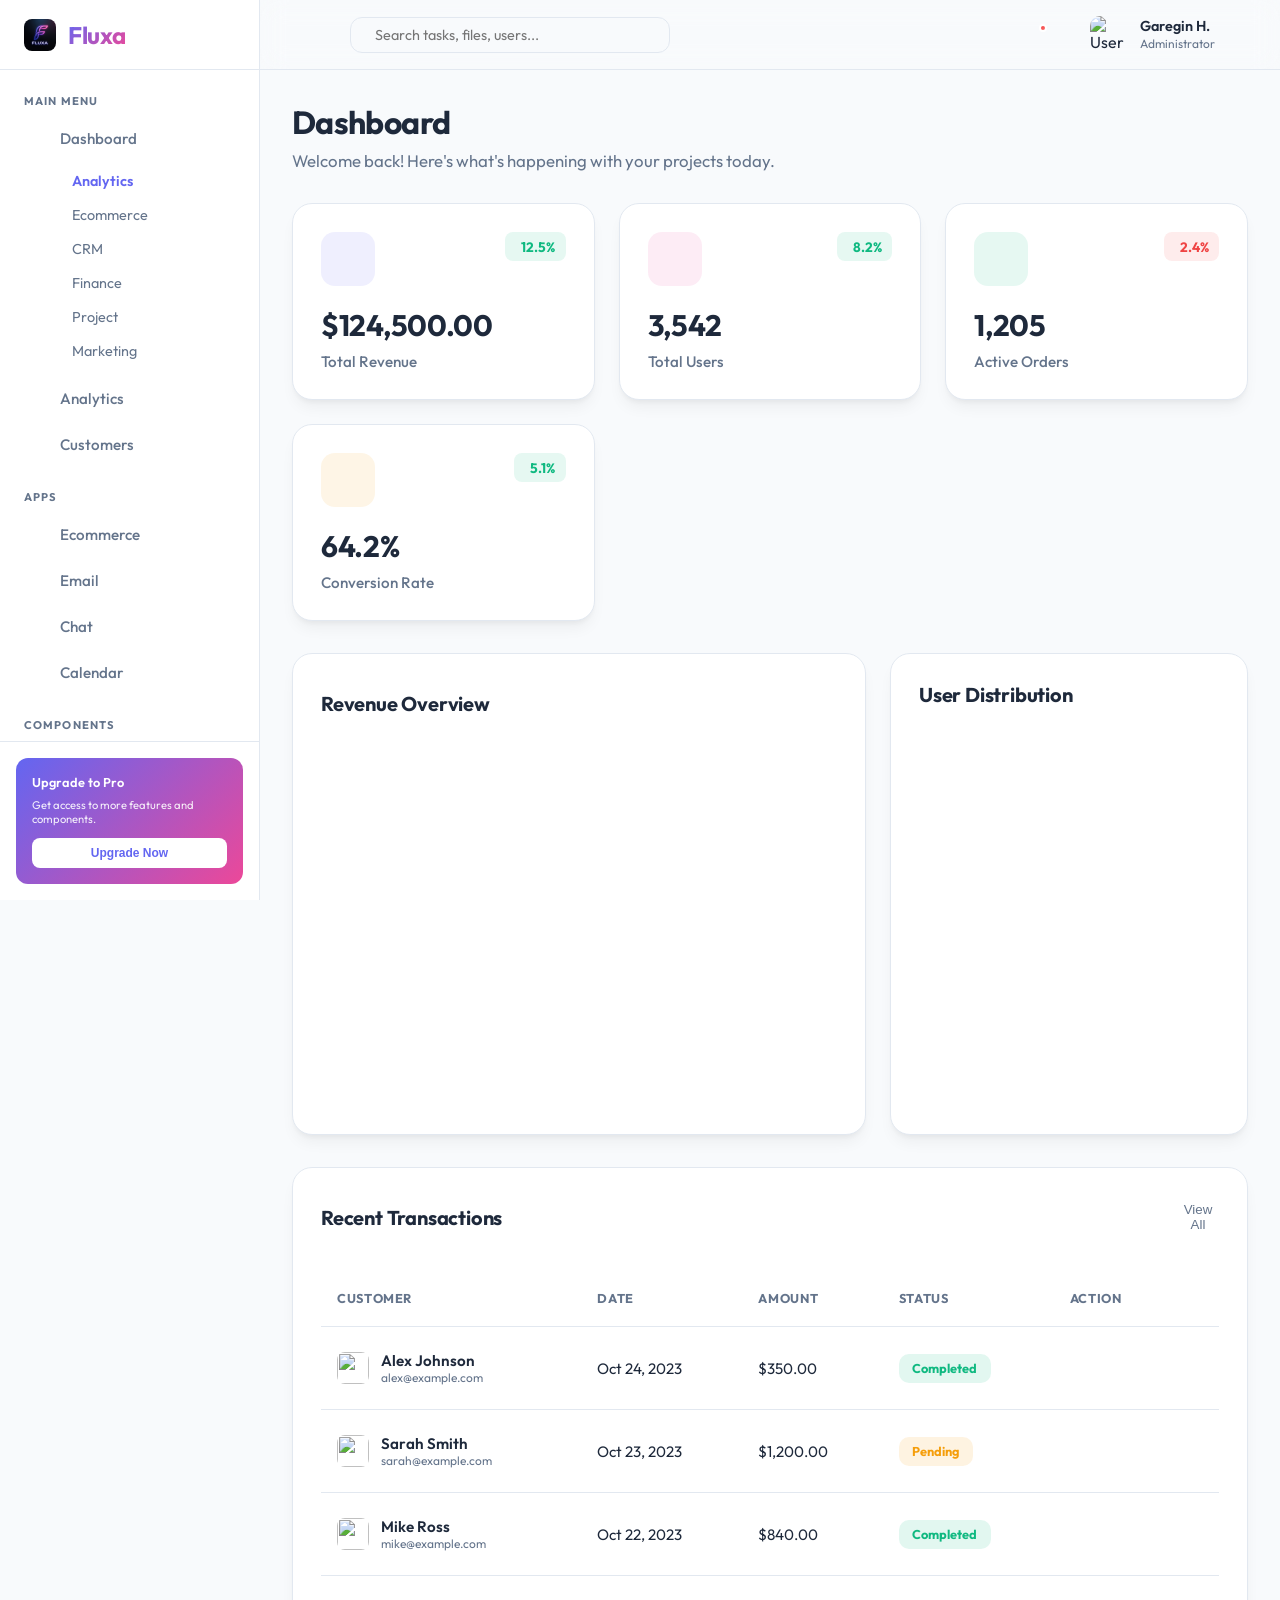
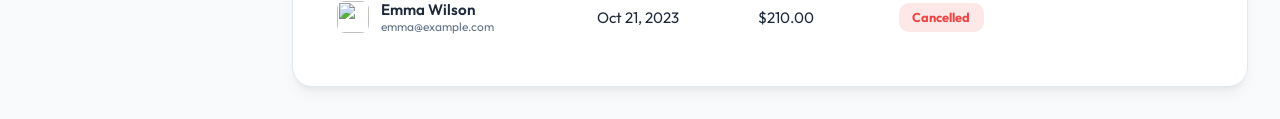
==== dashboard/analytics.html @ 7cdd884b "initial commit" ====
<!DOCTYPE html>
<html lang="en" data-theme="light">
<head>
    <meta charset="UTF-8">
    <meta name="viewport" content="width=device-width, initial-scale=1.0">
    <title>Fluxa | Premium Admin Dashboard</title>
    <meta name="description" content="Fluxa - A high-performance, modern admin dashboard template.">
    <!-- Google Fonts -->
    <link rel="preconnect" href="https://fonts.googleapis.com">
    <link rel="preconnect" href="https://fonts.gstatic.com" crossorigin>
    <!-- Lucide Icons -->
    <script src="https://unpkg.com/lucide@latest"></script>
    <!-- Chart.js -->
    <script src="https://cdn.jsdelivr.net/npm/chart.js"></script>
    <!-- Custom CSS -->
    <link rel="stylesheet" href="../assets/css/style.css">
</head>
<body>
    <div class="app-container">
        <!-- Sidebar -->
        <aside class="sidebar" id="sidebar">
            <div class="sidebar-header">
                <div class="logo-container">
                    <img src="../assets/img/logo.png" alt="Fluxa Logo" style="width: 32px; height: 32px; border-radius: 8px;">
                    <span class="logo-text">Fluxa</span>
                </div>
            </div>
            
            <nav class="sidebar-menu">
                <p class="menu-label">Main Menu</p>
                <ul class="menu-list">
                    <li class="menu-item has-submenu open">
                        <a class="menu-link">
                            <i data-lucide="layout-dashboard"></i>
                            <span>Dashboard</span>
                            <i data-lucide="chevron-down" class="arrow"></i>
                        </a>
                        <ul class="submenu">
                            <li><a href="analytics.html" class="submenu-link active">Analytics</a></li>
                            <li><a href="ecommerce.html" class="submenu-link">Ecommerce</a></li>
                            <li><a href="crm.html" class="submenu-link">CRM</a></li>
                            <li><a href="finance.html" class="submenu-link">Finance</a></li>
                            <li><a href="projects.html" class="submenu-link">Project</a></li>
                            <li><a href="marketing.html" class="submenu-link">Marketing</a></li>
                        </ul>
                    </li>
                    <li class="menu-item">
                        <a href="#" class="menu-link">
                            <i data-lucide="bar-chart-2"></i>
                            <span>Analytics</span>
                        </a>
                    </li>
                    <li class="menu-item">
                        <a href="#" class="menu-link">
                            <i data-lucide="users"></i>
                            <span>Customers</span>
                        </a>
                    </li>
                </ul>

                <p class="menu-label">Apps</p>
                <ul class="menu-list">
                    <li class="menu-item">
                        <a href="ecommerce.html" class="menu-link">
                            <i data-lucide="shopping-bag"></i>
                            <span>Ecommerce</span>
                        </a>
                    </li>
                    <li class="menu-item">
                        <a href="#" class="menu-link">
                            <i data-lucide="mail"></i>
                            <span>Email</span>
                        </a>
                    </li>
                    <li class="menu-item">
                        <a href="#" class="menu-link">
                            <i data-lucide="message-square"></i>
                            <span>Chat</span>
                        </a>
                    </li>
                    <li class="menu-item">
                        <a href="#" class="menu-link">
                            <i data-lucide="calendar"></i>
                            <span>Calendar</span>
                        </a>
                    </li>
                </ul>

                <p class="menu-label">Components</p>
                <ul class="menu-list">
                    <li class="menu-item">
                        <a href="#" class="menu-link">
                            <i data-lucide="layers"></i>
                            <span>UI Elements</span>
                        </a>
                    </li>
                    <li class="menu-item">
                        <a href="#" class="menu-link">
                            <i data-lucide="file-text"></i>
                            <span>Forms</span>
                        </a>
                    </li>
                    <li class="menu-item">
                        <a href="#" class="menu-link">
                            <i data-lucide="table"></i>
                            <span>Tables</span>
                        </a>
                    </li>
                </ul>
            </nav>
            
            <!-- Sidebar Footer -->
            <div style="padding: 1rem; border-top: 1px solid var(--border-color);">
                <div style="background: linear-gradient(135deg, var(--primary), var(--secondary)); padding: 1rem; border-radius: 12px; color: white;">
                    <p style="font-size: 0.8rem; font-weight: 600; margin-bottom: 0.5rem;">Upgrade to Pro</p>
                    <p style="font-size: 0.7rem; opacity: 0.9; margin-bottom: 0.75rem;">Get access to more features and components.</p>
                    <button style="width: 100%; padding: 0.5rem; border: none; border-radius: 8px; background: white; color: var(--primary); font-weight: 700; font-size: 0.75rem; cursor: pointer;">Upgrade Now</button>
                </div>
            </div>
        </aside>

        <!-- Main Content -->
        <main class="main-content">
            <!-- Header -->
            <header class="top-header">
                <div class="header-left">
                    <button class="header-icon-btn" id="sidebar-toggle">
                        <i data-lucide="menu"></i>
                    </button>
                    <div class="search-bar">
                        <i data-lucide="search"></i>
                        <input type="text" placeholder="Search tasks, files, users...">
                    </div>
                </div>

                <div class="header-right">
                    <button class="header-icon-btn" id="theme-toggle">
                        <i data-lucide="moon" id="theme-icon"></i>
                    </button>
                    <button class="header-icon-btn">
                        <i data-lucide="bell"></i>
                        <span class="notification-badge"></span>
                    </button>
                    <div class="user-profile">
                        <img src="https://ui-avatars.com/api/?name=Fluxa+User&background=6366f1&color=fff" alt="User Avatar" class="user-avatar">
                        <div class="user-info">
                            <p class="name">Garegin H.</p>
                            <p class="role">Administrator</p>
                        </div>
                        <i data-lucide="chevron-down" style="width: 16px; height: 16px;"></i>
                    </div>
                </div>
            </header>

            <!-- Dashboard Page -->
            <div class="dashboard-page">
                <div class="page-header">
                    <h1>Dashboard</h1>
                    <p>Welcome back! Here's what's happening with your projects today.</p>
                </div>

                <!-- Stats Grid -->
                <div class="stats-grid">
                    <div class="stat-card">
                        <div class="stat-header">
                            <div class="stat-icon primary">
                                <i data-lucide="dollar-sign"></i>
                            </div>
                            <div class="stat-trend up">
                                <i data-lucide="trending-up"></i>
                                <span>12.5%</span>
                            </div>
                        </div>
                        <p class="stat-value">$124,500.00</p>
                        <p class="stat-label">Total Revenue</p>
                    </div>
                    <div class="stat-card">
                        <div class="stat-header">
                            <div class="stat-icon secondary">
                                <i data-lucide="users"></i>
                            </div>
                            <div class="stat-trend up">
                                <i data-lucide="trending-up"></i>
                                <span>8.2%</span>
                            </div>
                        </div>
                        <p class="stat-value">3,542</p>
                        <p class="stat-label">Total Users</p>
                    </div>
                    <div class="stat-card">
                        <div class="stat-header">
                            <div class="stat-icon success">
                                <i data-lucide="shopping-cart"></i>
                            </div>
                            <div class="stat-trend down">
                                <i data-lucide="trending-down"></i>
                                <span>2.4%</span>
                            </div>
                        </div>
                        <p class="stat-value">1,205</p>
                        <p class="stat-label">Active Orders</p>
                    </div>
                    <div class="stat-card">
                        <div class="stat-header">
                            <div class="stat-icon warning">
                                <i data-lucide="activity"></i>
                            </div>
                            <div class="stat-trend up">
                                <i data-lucide="trending-up"></i>
                                <span>5.1%</span>
                            </div>
                        </div>
                        <p class="stat-value">64.2%</p>
                        <p class="stat-label">Conversion Rate</p>
                    </div>
                </div>

                <!-- Charts Grid -->
                <div class="charts-grid">
                    <div class="card">
                        <div class="card-header">
                            <h2 class="card-title">Revenue Overview</h2>
                            <div class="card-actions">
                                <button class="header-icon-btn"><i data-lucide="more-horizontal"></i></button>
                            </div>
                        </div>
                        <div style="height: 350px;">
                            <canvas id="revenueChart"></canvas>
                        </div>
                    </div>
                    <div class="card">
                        <div class="card-header">
                            <h2 class="card-title">User Distribution</h2>
                        </div>
                        <div style="height: 350px; display: flex; align-items: center; justify-content: center;">
                            <canvas id="userChart"></canvas>
                        </div>
                    </div>
                </div>

                <!-- Recent Transactions -->
                <div class="card">
                    <div class="card-header">
                        <h2 class="card-title">Recent Transactions</h2>
                        <button class="header-icon-btn">View All</button>
                    </div>
                    <div class="table-container">
                        <table>
                            <thead>
                                <tr>
                                    <th>Customer</th>
                                    <th>Date</th>
                                    <th>Amount</th>
                                    <th>Status</th>
                                    <th>Action</th>
                                </tr>
                            </thead>
                            <tbody>
                                <tr>
                                    <td>
                                        <div style="display: flex; align-items: center; gap: 0.75rem;">
                                            <img src="https://ui-avatars.com/api/?name=Alex+Johnson&background=f1f5f9&color=6366f1" style="width: 32px; height: 32px; border-radius: 8px;">
                                            <div style="display: flex; flex-direction: column;">
                                                <span style="font-weight: 600;">Alex Johnson</span>
                                                <span style="font-size: 0.75rem; color: var(--text-muted);">alex@example.com</span>
                                            </div>
                                        </div>
                                    </td>
                                    <td>Oct 24, 2023</td>
                                    <td>$350.00</td>
                                    <td><span class="badge badge-success">Completed</span></td>
                                    <td>
                                        <div style="display: flex; gap: 0.25rem;">
                                            <button class="header-icon-btn"><i data-lucide="edit-3"></i></button>
                                            <button class="header-icon-btn" style="color: var(--danger);"><i data-lucide="trash-2"></i></button>
                                        </div>
                                    </td>
                                </tr>
                                <tr>
                                    <td>
                                        <div style="display: flex; align-items: center; gap: 0.75rem;">
                                            <img src="https://ui-avatars.com/api/?name=Sarah+Smith&background=f1f5f9&color=ec4899" style="width: 32px; height: 32px; border-radius: 8px;">
                                            <div style="display: flex; flex-direction: column;">
                                                <span style="font-weight: 600;">Sarah Smith</span>
                                                <span style="font-size: 0.75rem; color: var(--text-muted);">sarah@example.com</span>
                                            </div>
                                        </div>
                                    </td>
                                    <td>Oct 23, 2023</td>
                                    <td>$1,200.00</td>
                                    <td><span class="badge badge-warning">Pending</span></td>
                                    <td>
                                        <div style="display: flex; gap: 0.25rem;">
                                            <button class="header-icon-btn"><i data-lucide="edit-3"></i></button>
                                            <button class="header-icon-btn" style="color: var(--danger);"><i data-lucide="trash-2"></i></button>
                                        </div>
                                    </td>
                                </tr>
                                <tr>
                                    <td>
                                        <div style="display: flex; align-items: center; gap: 0.75rem;">
                                            <img src="https://ui-avatars.com/api/?name=Mike+Ross&background=f1f5f9&color=8b5cf6" style="width: 32px; height: 32px; border-radius: 8px;">
                                            <div style="display: flex; flex-direction: column;">
                                                <span style="font-weight: 600;">Mike Ross</span>
                                                <span style="font-size: 0.75rem; color: var(--text-muted);">mike@example.com</span>
                                            </div>
                                        </div>
                                    </td>
                                    <td>Oct 22, 2023</td>
                                    <td>$840.00</td>
                                    <td><span class="badge badge-success">Completed</span></td>
                                    <td>
                                        <div style="display: flex; gap: 0.25rem;">
                                            <button class="header-icon-btn"><i data-lucide="edit-3"></i></button>
                                            <button class="header-icon-btn" style="color: var(--danger);"><i data-lucide="trash-2"></i></button>
                                        </div>
                                    </td>
                                </tr>
                                <tr>
                                    <td>
                                        <div style="display: flex; align-items: center; gap: 0.75rem;">
                                            <img src="https://ui-avatars.com/api/?name=Emma+Wilson&background=f1f5f9&color=10b981" style="width: 32px; height: 32px; border-radius: 8px;">
                                            <div style="display: flex; flex-direction: column;">
                                                <span style="font-weight: 600;">Emma Wilson</span>
                                                <span style="font-size: 0.75rem; color: var(--text-muted);">emma@example.com</span>
                                            </div>
                                        </div>
                                    </td>
                                    <td>Oct 21, 2023</td>
                                    <td>$210.00</td>
                                    <td><span class="badge badge-danger">Cancelled</span></td>
                                    <td>
                                        <div style="display: flex; gap: 0.25rem;">
                                            <button class="header-icon-btn"><i data-lucide="edit-3"></i></button>
                                            <button class="header-icon-btn" style="color: var(--danger);"><i data-lucide="trash-2"></i></button>
                                        </div>
                                    </td>
                                </tr>
                            </tbody>
                        </table>
                    </div>
                </div>
            </div>
        </main>
    </div>

    <!-- Custom JS -->
    <script src="../assets/js/main.js"></script>
    <script>
        // Initialize Lucide Icons
        lucide.createIcons();
    </script>
</body>
</html>
---- assets/css/style.css ----
/* 
    Fluxa Admin Panel - Core Design System
    Version: 1.0.1
*/

@import url('https://fonts.googleapis.com/css2?family=Outfit:wght@300;400;500;600;700&display=swap');

:root {
    /* Color Palette */
    --primary: #6366f1;
    --primary-hover: #4f46e5;
    --secondary: #ec4899;
    --accent: #8b5cf6;
    
    --success: #10b981;
    --warning: #f59e0b;
    --danger: #ef4444;
    --info: #3b82f6;

    /* Light Theme */
    --bg-main: #f8fafc;
    --bg-sidebar: #ffffff;
    --bg-card: #ffffff;
    --text-main: #1e293b;
    --text-muted: #64748b;
    --border-color: #e2e8f0;
    --sidebar-width: 260px;
    --header-height: 70px;
    
    /* Shadows */
    --shadow-sm: 0 1px 2px 0 rgb(0 0 0 / 0.05);
    --shadow: 0 10px 15px -3px rgba(0, 0, 0, 0.05), 0 4px 6px -2px rgba(0, 0, 0, 0.05);
    --shadow-lg: 0 20px 25px -5px rgba(0, 0, 0, 0.1), 0 10px 10px -5px rgba(0, 0, 0, 0.04);
    
    /* Transitions */
    --transition: all 0.3s cubic-bezier(0.4, 0, 0.2, 1);
}

[data-theme="dark"] {
    --bg-main: #0b0f1a;
    --bg-sidebar: #151b2d;
    --bg-card: #151b2d;
    --text-main: #f1f5f9;
    --text-muted: #94a3b8;
    --border-color: #1e293b;
}

/* Base Reset */
* {
    margin: 0;
    padding: 0;
    box-sizing: border-box;
}

/* Custom Scrollbar */
::-webkit-scrollbar {
    width: 6px;
    height: 6px;
}

::-webkit-scrollbar-track {
    background: transparent;
}

::-webkit-scrollbar-thumb {
    background: var(--border-color);
    border-radius: 10px;
}

::-webkit-scrollbar-thumb:hover {
    background: var(--text-muted);
}

body {
    font-family: 'Outfit', sans-serif;
    background-color: var(--bg-main);
    color: var(--text-main);
    transition: background-color 0.3s ease, color 0.3s ease;
    overflow-x: hidden;
    -webkit-font-smoothing: antialiased;
}

/* Layout */
.app-container {
    display: flex;
    min-height: 100vh;
}

/* Sidebar */
.sidebar {
    width: var(--sidebar-width);
    background-color: var(--bg-sidebar);
    border-right: 1px solid var(--border-color);
    height: 100vh;
    position: fixed;
    left: 0;
    top: 0;
    z-index: 100;
    transition: var(--transition);
    display: flex;
    flex-direction: column;
}

.sidebar-header {
    height: var(--header-height);
    display: flex;
    align-items: center;
    padding: 0 1.5rem;
    border-bottom: 1px solid var(--border-color);
}

.logo-container {
    display: flex;
    align-items: center;
    gap: 0.75rem;
}

.logo-icon {
    width: 36px;
    height: 36px;
    background: linear-gradient(135deg, var(--primary), var(--secondary));
    border-radius: 10px;
    display: flex;
    align-items: center;
    justify-content: center;
    color: white;
    font-weight: 800;
    font-size: 1.4rem;
    box-shadow: 0 4px 10px rgba(99, 102, 241, 0.3);
}

.logo-text {
    font-size: 1.5rem;
    font-weight: 700;
    background: linear-gradient(135deg, var(--primary), var(--secondary));
    -webkit-background-clip: text;
    -webkit-text-fill-color: transparent;
    letter-spacing: -0.02em;
}

.sidebar-menu {
    flex: 1;
    overflow-y: auto;
    padding: 1.5rem 0.75rem;
}

.menu-label {
    font-size: 0.7rem;
    font-weight: 700;
    color: var(--text-muted);
    text-transform: uppercase;
    letter-spacing: 0.1em;
    margin: 1.5rem 0 0.5rem 0.75rem;
}

.menu-label:first-child {
    margin-top: 0;
}

.menu-item {
    list-style: none;
    margin-bottom: 0.125rem;
    position: relative;
}

.menu-link {
    display: flex;
    align-items: center;
    gap: 0.75rem;
    padding: 0.75rem 1rem;
    text-decoration: none;
    color: var(--text-muted);
    border-radius: 12px;
    transition: var(--transition);
    font-weight: 500;
    font-size: 0.95rem;
    cursor: pointer;
}

.menu-link .arrow {
    margin-left: auto;
    width: 14px;
    height: 14px;
    transition: var(--transition);
}

.menu-item.has-submenu.open > .menu-link .arrow {
    transform: rotate(180deg);
}

.submenu {
    list-style: none;
    padding-left: 2.75rem;
    max-height: 0;
    overflow: hidden;
    transition: var(--transition);
    opacity: 0;
}

.menu-item.has-submenu.open .submenu {
    max-height: 500px;
    opacity: 1;
    margin-top: 0.25rem;
    margin-bottom: 0.5rem;
}

.submenu-link {
    display: block;
    padding: 0.5rem 1rem;
    color: var(--text-muted);
    text-decoration: none;
    font-size: 0.9rem;
    border-radius: 8px;
    transition: var(--transition);
}

.submenu-link:hover {
    color: var(--primary);
    background-color: rgba(99, 102, 241, 0.05);
}

.submenu-link.active {
    color: var(--primary);
    font-weight: 600;
}

.menu-link:hover {
    background-color: rgba(99, 102, 241, 0.05);
    color: var(--primary);
    transform: translateX(4px);
}

.menu-link.active {
    background: linear-gradient(135deg, var(--primary), var(--secondary));
    color: white;
    box-shadow: 0 4px 12px rgba(99, 102, 241, 0.2);
}

.menu-link.active:hover {
    transform: none;
}

.menu-link i {
    width: 20px;
    height: 20px;
}

/* Main Content */
.main-content {
    flex: 1;
    margin-left: var(--sidebar-width);
    transition: var(--transition);
}

/* Top Header */
.top-header {
    height: var(--header-height);
    background-color: rgba(var(--bg-sidebar), 0.7);
    border-bottom: 1px solid var(--border-color);
    display: flex;
    align-items: center;
    justify-content: space-between;
    padding: 0 1.5rem;
    position: sticky;
    top: 0;
    z-index: 90;
    backdrop-filter: blur(12px);
    -webkit-backdrop-filter: blur(12px);
}

.header-left {
    display: flex;
    align-items: center;
    gap: 1.5rem;
}

.search-bar {
    display: flex;
    align-items: center;
    background-color: var(--bg-main);
    border-radius: 12px;
    padding: 0.5rem 1rem;
    border: 1px solid var(--border-color);
    width: 320px;
    transition: var(--transition);
}

.search-bar:focus-within {
    border-color: var(--primary);
    background-color: var(--bg-sidebar);
    box-shadow: 0 0 0 4px rgba(99, 102, 241, 0.1);
}

.search-bar input {
    background: transparent;
    border: none;
    outline: none;
    color: var(--text-main);
    margin-left: 0.5rem;
    width: 100%;
    font-family: inherit;
    font-size: 0.9rem;
}

.header-right {
    display: flex;
    align-items: center;
    gap: 0.75rem;
}

.header-icon-btn {
    width: 42px;
    height: 42px;
    border-radius: 12px;
    display: flex;
    align-items: center;
    justify-content: center;
    border: none;
    background: transparent;
    color: var(--text-muted);
    cursor: pointer;
    transition: var(--transition);
    position: relative;
}

.header-icon-btn:hover {
    background-color: var(--bg-main);
    color: var(--primary);
}

.header-icon-btn i {
    width: 20px;
    height: 20px;
}

.notification-badge {
    position: absolute;
    top: 10px;
    right: 10px;
    width: 8px;
    height: 8px;
    background: linear-gradient(135deg, var(--danger), #ff6b6b);
    border-radius: 50%;
    border: 2px solid var(--bg-sidebar);
}

.user-profile {
    display: flex;
    align-items: center;
    gap: 0.75rem;
    padding: 0.35rem 0.75rem;
    border-radius: 12px;
    cursor: pointer;
    transition: var(--transition);
    margin-left: 0.5rem;
    border: 1px solid transparent;
}

.user-profile:hover {
    background-color: var(--bg-main);
    border-color: var(--border-color);
}

.user-avatar {
    width: 38px;
    height: 38px;
    border-radius: 10px;
    object-fit: cover;
}

.user-info .name {
    font-size: 0.9rem;
    font-weight: 600;
    line-height: 1.2;
}

.user-info .role {
    font-size: 0.75rem;
    color: var(--text-muted);
}

/* Dashboard Content */
.dashboard-page {
    padding: 2rem;
    max-width: 1600px;
    margin: 0 auto;
}

.page-header {
    margin-bottom: 2rem;
}

.page-header h1 {
    font-size: 2rem;
    font-weight: 700;
    margin-bottom: 0.5rem;
    letter-spacing: -0.02em;
}

.page-header p {
    color: var(--text-muted);
    font-size: 1.05rem;
}

/* Stats Grid */
.stats-grid {
    display: grid;
    grid-template-columns: repeat(auto-fit, minmax(280px, 1fr));
    gap: 1.5rem;
    margin-bottom: 2rem;
}

.stat-card {
    background-color: var(--bg-card);
    padding: 1.75rem;
    border-radius: 20px;
    border: 1px solid var(--border-color);
    box-shadow: var(--shadow);
    transition: var(--transition);
    position: relative;
    overflow: hidden;
}

.stat-card:hover {
    transform: translateY(-8px);
    box-shadow: var(--shadow-lg);
    border-color: var(--primary);
}

.stat-header {
    display: flex;
    justify-content: space-between;
    align-items: flex-start;
    margin-bottom: 1.25rem;
}

.stat-icon {
    width: 54px;
    height: 54px;
    border-radius: 14px;
    display: flex;
    align-items: center;
    justify-content: center;
    font-size: 1.5rem;
}

.stat-icon.primary { background: rgba(99, 102, 241, 0.1); color: var(--primary); }
.stat-icon.secondary { background: rgba(236, 72, 153, 0.1); color: var(--secondary); }
.stat-icon.success { background: rgba(16, 185, 129, 0.1); color: var(--success); }
.stat-icon.warning { background: rgba(245, 158, 11, 0.1); color: var(--warning); }

.stat-value {
    font-size: 1.85rem;
    font-weight: 700;
    margin-bottom: 0.5rem;
    letter-spacing: -0.01em;
}

.stat-label {
    color: var(--text-muted);
    font-size: 0.95rem;
    font-weight: 500;
}

.stat-trend {
    display: flex;
    align-items: center;
    gap: 0.35rem;
    font-size: 0.85rem;
    font-weight: 700;
    padding: 0.35rem 0.65rem;
    border-radius: 8px;
}

.stat-trend.up { background: rgba(16, 185, 129, 0.1); color: var(--success); }
.stat-trend.down { background: rgba(239, 68, 68, 0.1); color: var(--danger); }

/* Charts Section */
.charts-grid {
    display: grid;
    grid-template-columns: 2fr 1fr;
    gap: 1.5rem;
    margin-bottom: 2rem;
}

.card {
    background-color: var(--bg-card);
    border-radius: 20px;
    border: 1px solid var(--border-color);
    padding: 1.75rem;
    box-shadow: var(--shadow);
}

.card-header {
    display: flex;
    justify-content: space-between;
    align-items: center;
    margin-bottom: 2rem;
}

.card-title {
    font-size: 1.25rem;
    font-weight: 700;
    letter-spacing: -0.01em;
}

/* Table */
.table-container {
    width: 100%;
    overflow-x: auto;
}

table {
    width: 100%;
    border-collapse: separate;
    border-spacing: 0;
}

th {
    text-align: left;
    padding: 1.25rem 1rem;
    color: var(--text-muted);
    font-weight: 700;
    font-size: 0.8rem;
    text-transform: uppercase;
    letter-spacing: 0.05em;
    border-bottom: 1px solid var(--border-color);
}

td {
    padding: 1.25rem 1rem;
    border-bottom: 1px solid var(--border-color);
    font-size: 0.95rem;
    vertical-align: middle;
}

tr:hover td {
    background-color: rgba(99, 102, 241, 0.02);
}

tr:last-child td {
    border-bottom: none;
}

.badge {
    padding: 0.4rem 0.85rem;
    border-radius: 10px;
    font-size: 0.8rem;
    font-weight: 700;
}

.badge-success { background: rgba(16, 185, 129, 0.12); color: var(--success); }
.badge-warning { background: rgba(245, 158, 11, 0.12); color: var(--warning); }
.badge-danger { background: rgba(239, 68, 68, 0.12); color: var(--danger); }

/* Responsive */
@media (max-width: 1200px) {
    .charts-grid {
        grid-template-columns: 1fr;
    }
}

@media (max-width: 768px) {
    .sidebar {
        transform: translateX(-100%);
    }
    
    .sidebar.open {
        transform: translateX(0);
    }
    
    .main-content {
        margin-left: 0;
    }
    
    .search-bar {
        display: none;
    }
    
    .dashboard-page {
        padding: 1.25rem;
    }
    
    .stats-grid {
        grid-template-columns: 1fr;
    }
}

/* Animations */
@keyframes fadeInUp {
    from { opacity: 0; transform: translateY(20px); }
    to { opacity: 1; transform: translateY(0); }
}

.dashboard-page > * {
    animation: fadeInUp 0.6s cubic-bezier(0.16, 1, 0.3, 1) forwards;
}

.stats-grid > *:nth-child(1) { animation-delay: 0.1s; }
.stats-grid > *:nth-child(2) { animation-delay: 0.2s; }
.stats-grid > *:nth-child(3) { animation-delay: 0.3s; }
.stats-grid > *:nth-child(4) { animation-delay: 0.4s; }
.charts-grid > *:nth-child(1) { animation-delay: 0.5s; }
.charts-grid > *:nth-child(2) { animation-delay: 0.6s; }
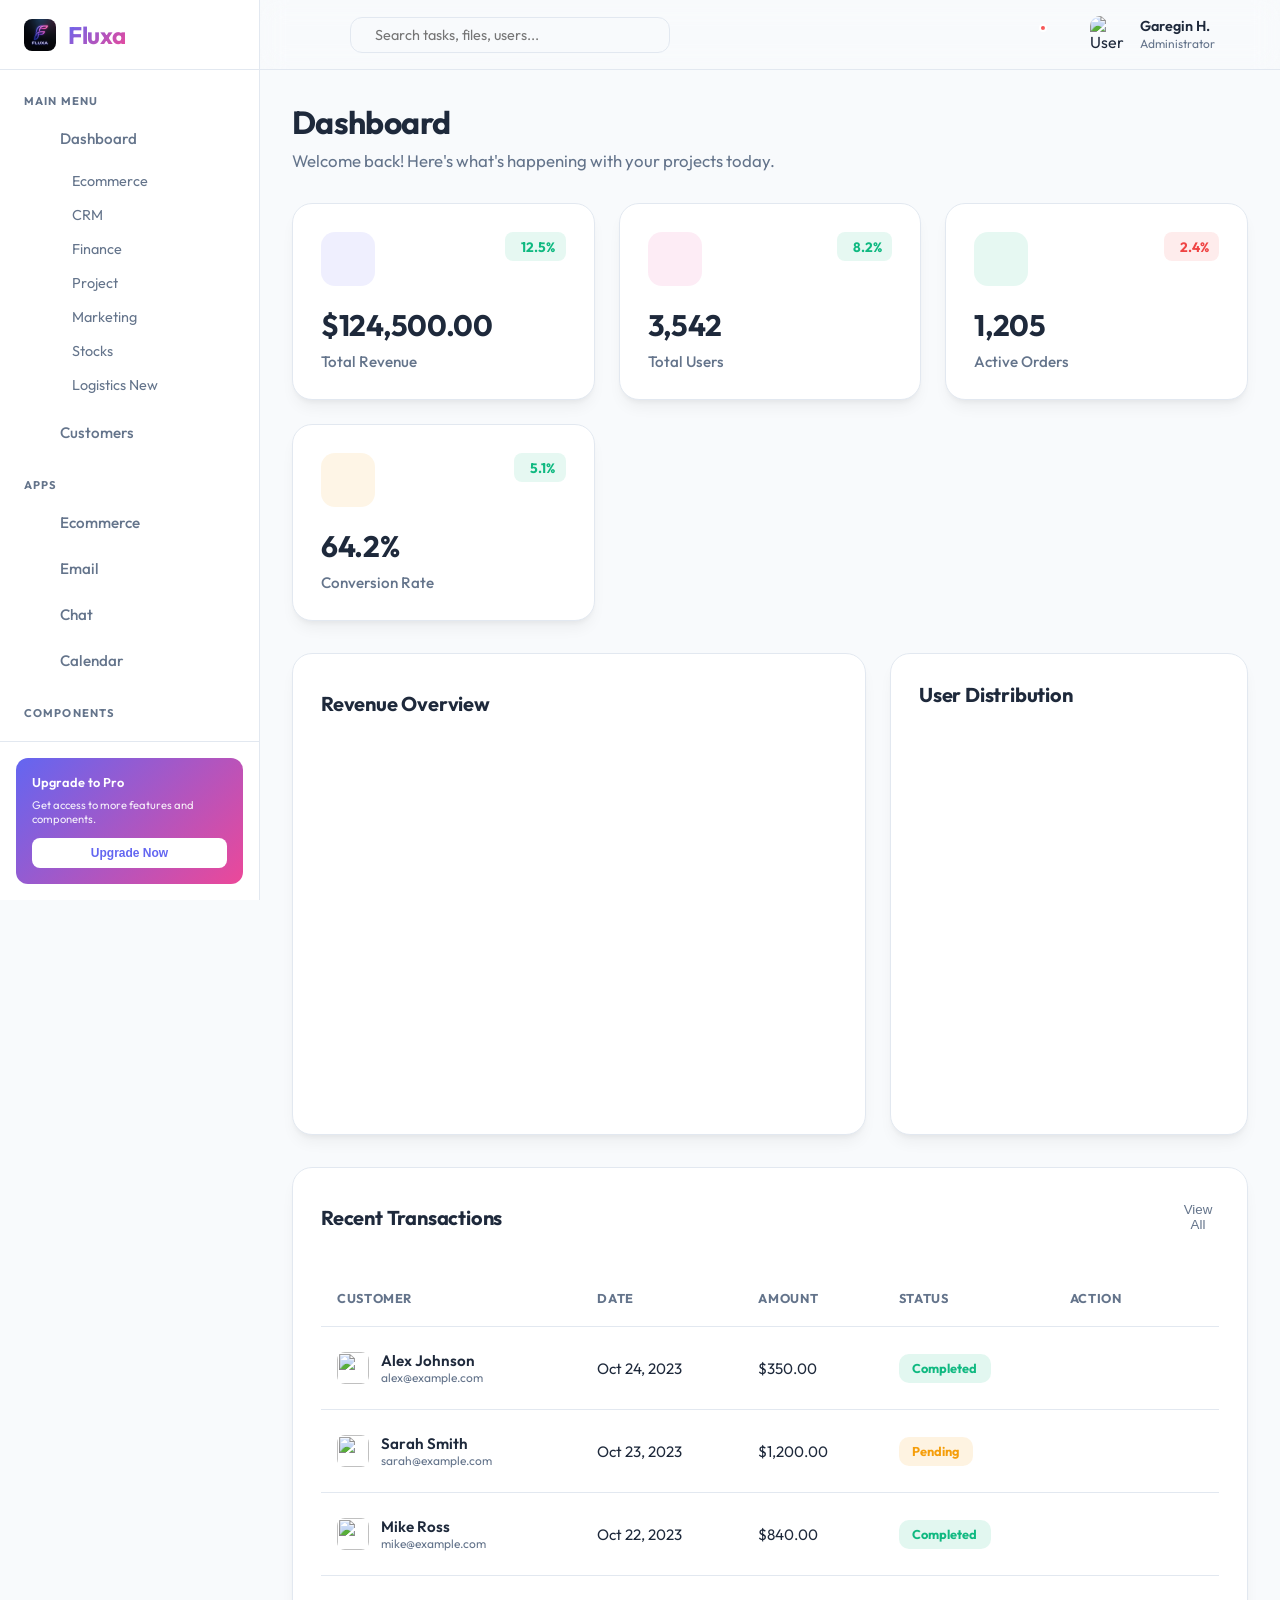
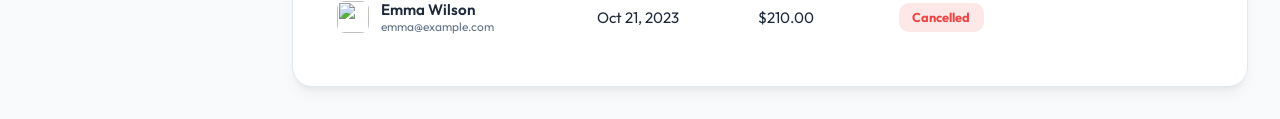
==== commit 95d97725: "refactor: remove Analytics dashboard and update repository branding in documentation" ====
--- a/dashboard/analytics.html
+++ b/dashboard/analytics.html
@@ -36,20 +36,17 @@
                             <i data-lucide="chevron-down" class="arrow"></i>
                         </a>
                         <ul class="submenu">
-                            <li><a href="analytics.html" class="submenu-link active">Analytics</a></li>
+
                             <li><a href="ecommerce.html" class="submenu-link">Ecommerce</a></li>
                             <li><a href="crm.html" class="submenu-link">CRM</a></li>
                             <li><a href="finance.html" class="submenu-link">Finance</a></li>
                             <li><a href="projects.html" class="submenu-link">Project</a></li>
                             <li><a href="marketing.html" class="submenu-link">Marketing</a></li>
+                            <li><a href="stocks.html" class="submenu-link">Stocks</a></li>
+                            <li><a href="logistics.html" class="submenu-link">Logistics <span class="nav-badge">New</span></a></li>
                         </ul>
                     </li>
-                    <li class="menu-item">
-                        <a href="#" class="menu-link">
-                            <i data-lucide="bar-chart-2"></i>
-                            <span>Analytics</span>
-                        </a>
-                    </li>
+
                     <li class="menu-item">
                         <a href="#" class="menu-link">
                             <i data-lucide="users"></i>
